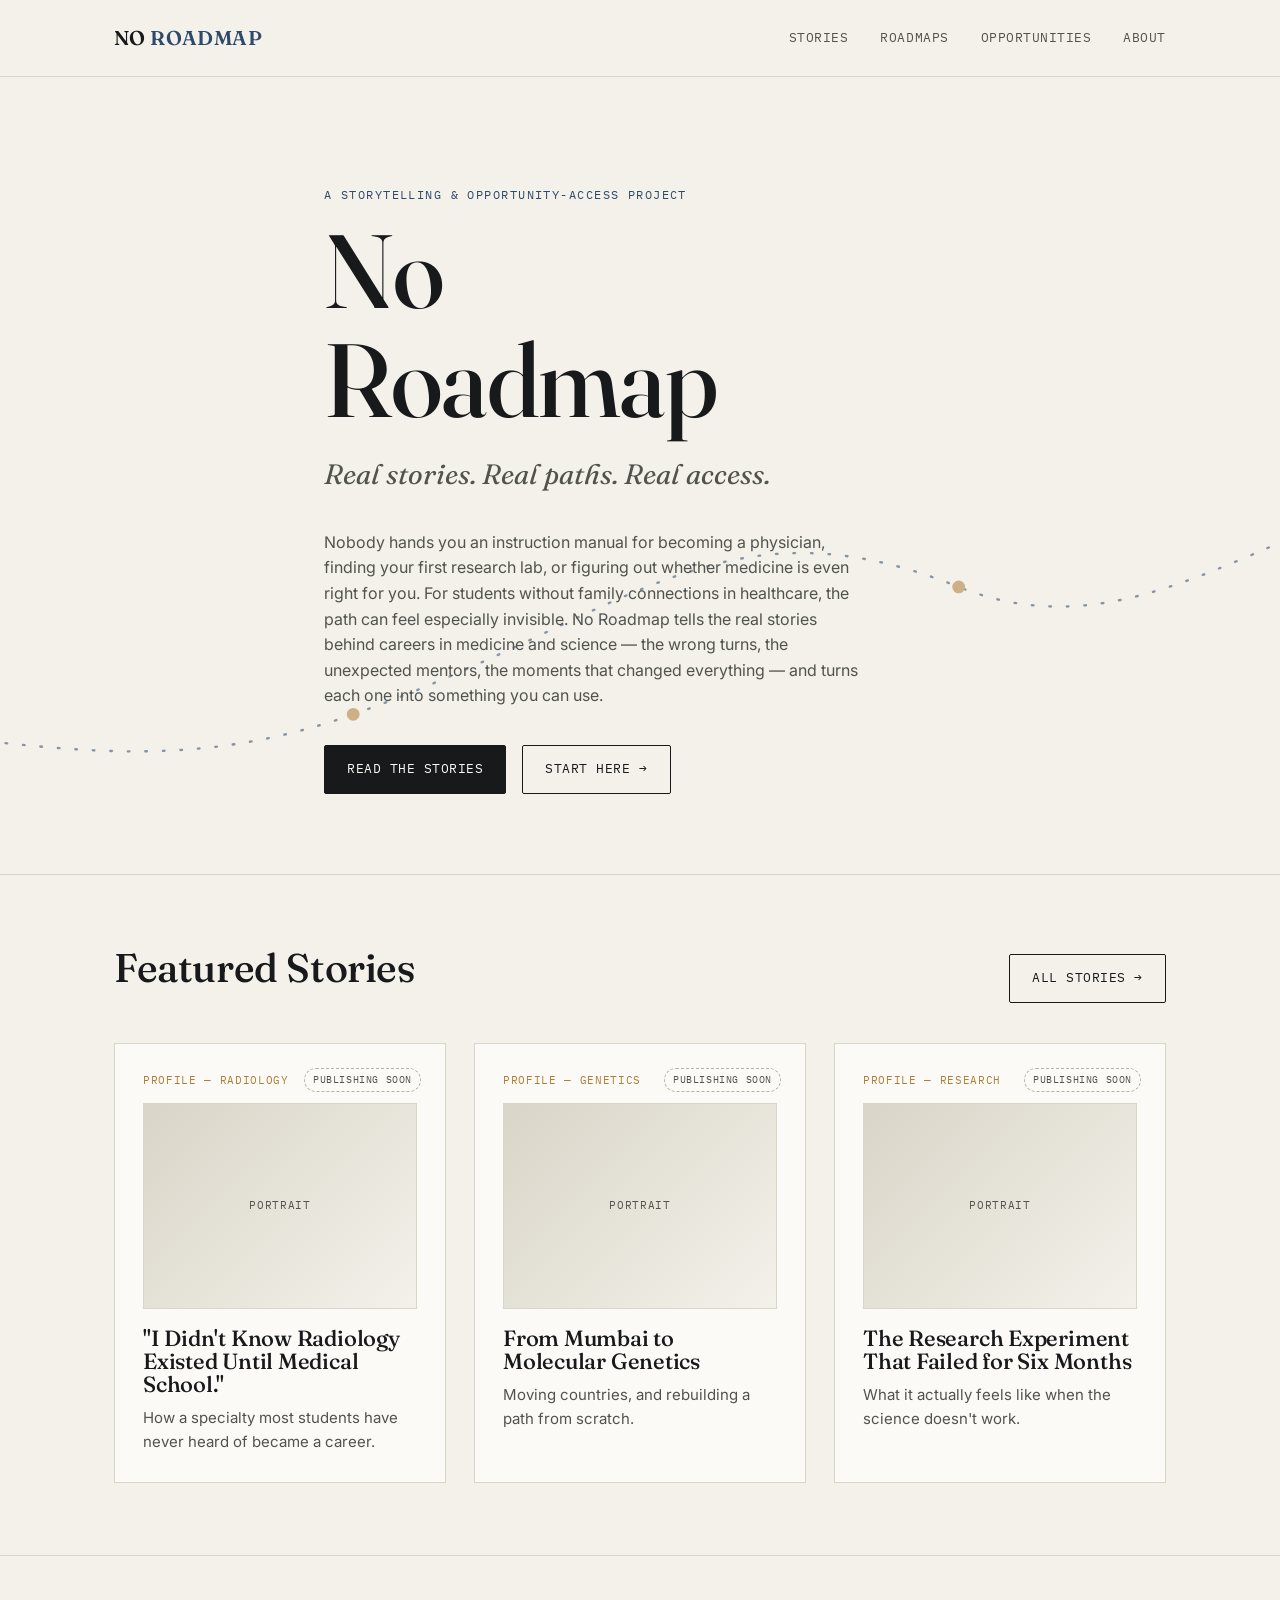
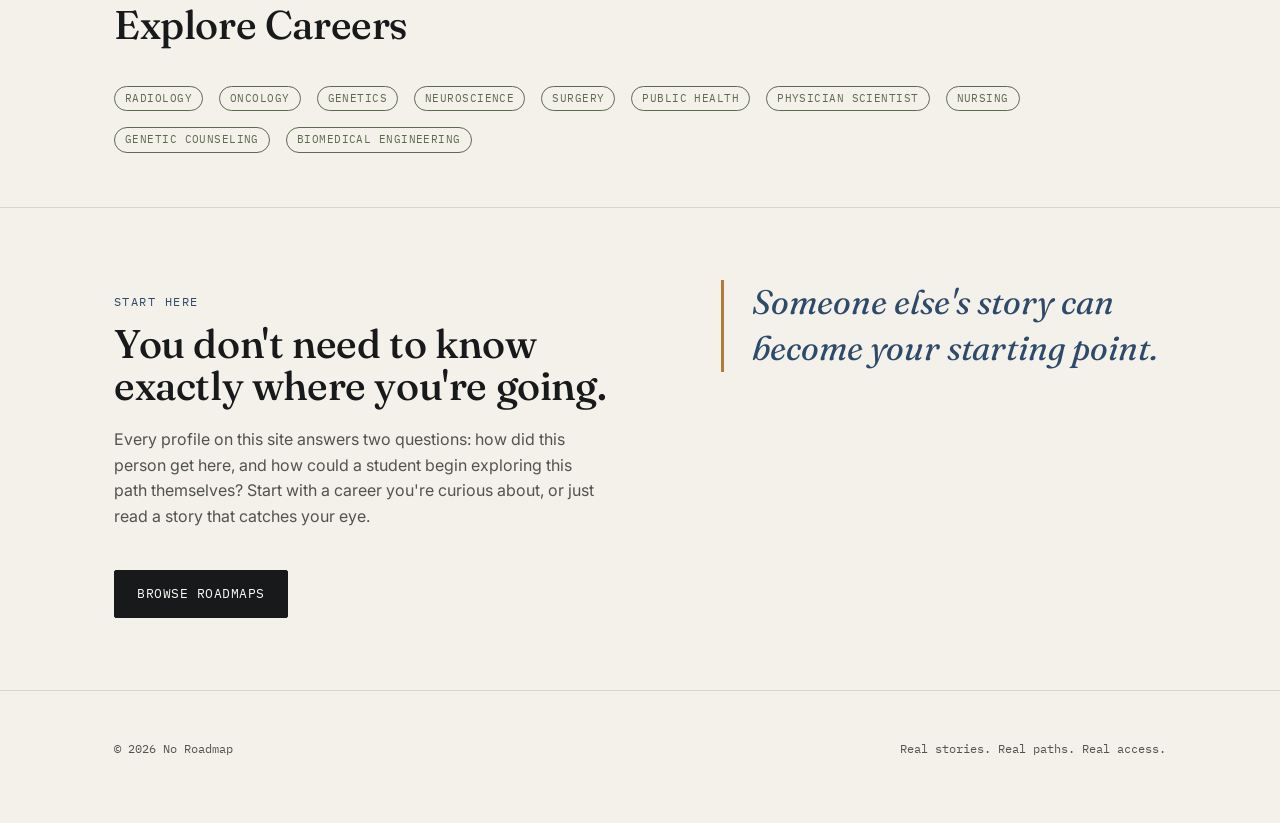
==== index.html @ ebd673c2 "Add files via upload" ====
<!DOCTYPE html>
<html lang="en">
<head>
<meta charset="UTF-8">
<meta name="viewport" content="width=device-width, initial-scale=1.0">
<title>No Roadmap — Real stories. Real paths. Real access.</title>
<link rel="stylesheet" href="styles.css">
</head>
<body>

<nav class="site-nav">
  <div class="wrap">
    <a href="index.html" class="wordmark">NO <span>ROADMAP</span></a>
    <ul class="nav-links" id="navLinks">
      <li><a href="stories.html">Stories</a></li>
      <li><a href="roadmaps.html">Roadmaps</a></li>
      <li><a href="opportunities.html">Opportunities</a></li>
      <li><a href="about.html">About</a></li>
    </ul>
    <button class="nav-toggle" id="navToggle" aria-label="Toggle menu">MENU</button>
  </div>
</nav>

<header class="hero">
  <svg class="hero-route" viewBox="0 0 1200 500" preserveAspectRatio="xMidYMid slice" xmlns="http://www.w3.org/2000/svg">
    <path d="M -50 420 C 150 380, 250 460, 420 400 S 650 260, 800 320 S 1050 200, 1300 240"
          fill="none" stroke="#2E4A6B" stroke-width="1.5" stroke-dasharray="1 10" stroke-linecap="round"/>
    <circle cx="420" cy="400" r="4" fill="#B07C36"/>
    <circle cx="800" cy="320" r="4" fill="#B07C36"/>
    <circle cx="1050" cy="200" r="4" fill="#2E4A6B"/>
  </svg>
  <div class="wrap hero-inner">
    <p class="eyebrow">A storytelling &amp; opportunity-access project</p>
    <h1>No<br>Roadmap</h1>
    <p class="lede">Real stories. Real paths. Real access.</p>
    <p style="max-width:540px; color:var(--ink-soft); margin-bottom:36px;">
      Nobody hands you an instruction manual for becoming a physician, finding your first research lab, or figuring out whether medicine is even right for you. For students without family connections in healthcare, the path can feel especially invisible.
      No Roadmap tells the real stories behind careers in medicine and science — the wrong turns, the unexpected mentors, the moments that changed everything — and turns each one into something you can use.
    </p>
    <div class="hero-actions">
      <a href="stories.html" class="btn btn-primary">Read the Stories</a>
      <a href="roadmaps.html" class="btn btn-ghost">Start Here →</a>
    </div>
  </div>
</header>

<hr class="rule">

<section>
  <div class="wrap">
    <div class="section-head">
      <h2>Featured Stories</h2>
      <a href="stories.html" class="btn btn-ghost">All stories →</a>
    </div>
    <div class="grid">

      <div class="card">
        <span class="status-pill">Publishing Soon</span>
        <span class="card-mark">PROFILE — RADIOLOGY</span>
        <div class="card-photo">Portrait</div>
        <h3>"I Didn't Know Radiology Existed Until Medical School."</h3>
        <p>How a specialty most students have never heard of became a career.</p>
      </div>

      <div class="card">
        <span class="status-pill">Publishing Soon</span>
        <span class="card-mark">PROFILE — GENETICS</span>
        <div class="card-photo">Portrait</div>
        <h3>From Mumbai to Molecular Genetics</h3>
        <p>Moving countries, and rebuilding a path from scratch.</p>
      </div>

      <div class="card">
        <span class="status-pill">Publishing Soon</span>
        <span class="card-mark">PROFILE — RESEARCH</span>
        <div class="card-photo">Portrait</div>
        <h3>The Research Experiment That Failed for Six Months</h3>
        <p>What it actually feels like when the science doesn't work.</p>
      </div>

    </div>
  </div>
</section>

<hr class="rule">

<section class="section-tight">
  <div class="wrap">
    <div class="section-head">
      <h2>Explore Careers</h2>
    </div>
    <div style="display:flex; flex-wrap:wrap; gap:10px;">
      <span class="tag">Radiology</span>
      <span class="tag">Oncology</span>
      <span class="tag">Genetics</span>
      <span class="tag">Neuroscience</span>
      <span class="tag">Surgery</span>
      <span class="tag">Public Health</span>
      <span class="tag">Physician Scientist</span>
      <span class="tag">Nursing</span>
      <span class="tag">Genetic Counseling</span>
      <span class="tag">Biomedical Engineering</span>
    </div>
  </div>
</section>

<hr class="rule">

<section>
  <div class="wrap two-col">
    <div>
      <p class="eyebrow">Start Here</p>
      <h2 style="font-size:clamp(28px,4vw,40px); margin:12px 0 20px;">You don't need to know exactly where you're going.</h2>
      <p style="color:var(--ink-soft); max-width:480px;">Every profile on this site answers two questions: how did this person get here, and how could a student begin exploring this path themselves? Start with a career you're curious about, or just read a story that catches your eye.</p>
      <a href="roadmaps.html" class="btn btn-primary" style="margin-top:24px;">Browse Roadmaps</a>
    </div>
    <blockquote class="pull-quote">
      Someone else's story can become your starting point.
    </blockquote>
  </div>
</section>

<footer>
  <div class="wrap">
    <span>© 2026 No Roadmap</span>
    <span>Real stories. Real paths. Real access.</span>
  </div>
</footer>

<script src="script.js"></script>
</body>
</html>
---- styles.css ----
/* ==========================================================================
   NO ROADMAP — Design System
   Editorial / field-guide aesthetic. Paper, ink, and a single route-blue
   accent, threaded through with a hand-drawn wayfinding line. No medical
   crosses, no cartoon doctors, no corporate blue.
   ========================================================================== */

@import url('https://fonts.googleapis.com/css2?family=Fraunces:ital,opsz,wght@0,9..144,300;0,9..144,400;0,9..144,500;0,9..144,600;1,9..144,400;1,9..144,500&family=Inter:wght@400;500;600&family=IBM+Plex+Mono:wght@400;500&display=swap');

:root {
  --paper: #F3F1EA;
  --paper-raised: #FBFAF6;
  --ink: #18191B;
  --ink-soft: #52534E;
  --route: #2E4A6B;
  --route-soft: #6C89A6;
  --waypoint: #B07C36;
  --moss: #5C6B4F;
  --rule: #D9D5C8;
  --rule-strong: #B9B4A4;

  --font-display: 'Fraunces', Georgia, serif;
  --font-body: 'Inter', -apple-system, sans-serif;
  --font-mono: 'IBM Plex Mono', 'Courier New', monospace;

  --max: 1180px;
  --gutter: clamp(24px, 5vw, 64px);
}

* { box-sizing: border-box; }

html { scroll-behavior: smooth; }

@media (prefers-reduced-motion: reduce) {
  html { scroll-behavior: auto; }
  * { animation-duration: 0.001ms !important; transition-duration: 0.001ms !important; }
}

body {
  margin: 0;
  background: var(--paper);
  color: var(--ink);
  font-family: var(--font-body);
  font-size: 16px;
  line-height: 1.6;
  -webkit-font-smoothing: antialiased;
}

img { max-width: 100%; display: block; }
a { color: inherit; }

.wrap {
  max-width: var(--max);
  margin: 0 auto;
  padding: 0 var(--gutter);
}

/* ---- Type ---- */

h1, h2, h3, .display {
  font-family: var(--font-display);
  font-weight: 500;
  line-height: 1.05;
  letter-spacing: -0.01em;
  margin: 0;
}

.eyebrow {
  font-family: var(--font-mono);
  font-size: 12px;
  letter-spacing: 0.12em;
  text-transform: uppercase;
  color: var(--route);
}

.lede {
  font-family: var(--font-display);
  font-style: italic;
  font-weight: 400;
  font-size: clamp(20px, 2.4vw, 28px);
  line-height: 1.4;
  color: var(--ink-soft);
}

/* ---- Nav ---- */

.site-nav {
  position: sticky;
  top: 0;
  z-index: 50;
  background: rgba(243, 241, 234, 0.92);
  backdrop-filter: blur(6px);
  border-bottom: 1px solid var(--rule);
}

.site-nav .wrap {
  display: flex;
  align-items: center;
  justify-content: space-between;
  height: 76px;
}

.wordmark {
  font-family: var(--font-display);
  font-weight: 600;
  font-size: 20px;
  letter-spacing: 0.02em;
  text-decoration: none;
  color: var(--ink);
}
.wordmark span { color: var(--route); }

.nav-links {
  display: flex;
  gap: 32px;
  list-style: none;
  margin: 0;
  padding: 0;
  font-family: var(--font-mono);
  font-size: 13px;
  letter-spacing: 0.04em;
  text-transform: uppercase;
}

.nav-links a {
  text-decoration: none;
  color: var(--ink-soft);
  padding-bottom: 4px;
  border-bottom: 1px solid transparent;
  transition: color 0.15s, border-color 0.15s;
}
.nav-links a:hover,
.nav-links a[aria-current="page"] {
  color: var(--route);
  border-color: var(--route);
}

.nav-toggle {
  display: none;
  background: none;
  border: 1px solid var(--rule-strong);
  border-radius: 3px;
  padding: 8px 10px;
  font-family: var(--font-mono);
  font-size: 12px;
  cursor: pointer;
}

@media (max-width: 720px) {
  .nav-links {
    position: absolute;
    top: 76px; left: 0; right: 0;
    background: var(--paper);
    border-bottom: 1px solid var(--rule);
    flex-direction: column;
    gap: 0;
    display: none;
  }
  .nav-links.open { display: flex; }
  .nav-links li { border-top: 1px solid var(--rule); }
  .nav-links a { display: block; padding: 16px var(--gutter); }
  .nav-toggle { display: block; }
}

/* ---- Buttons ---- */

.btn {
  display: inline-flex;
  align-items: center;
  gap: 8px;
  font-family: var(--font-mono);
  font-size: 13px;
  letter-spacing: 0.04em;
  text-transform: uppercase;
  text-decoration: none;
  padding: 13px 22px;
  border-radius: 2px;
  border: 1px solid var(--ink);
  transition: background 0.15s, color 0.15s;
  cursor: pointer;
}
.btn-primary { background: var(--ink); color: var(--paper-raised); }
.btn-primary:hover { background: var(--route); border-color: var(--route); }
.btn-ghost { background: transparent; color: var(--ink); }
.btn-ghost:hover { background: var(--ink); color: var(--paper-raised); }

/* ---- Hero ---- */

.hero {
  position: relative;
  padding: 96px 0 80px;
  overflow: hidden;
}

.hero-route {
  position: absolute;
  inset: 0;
  width: 100%;
  height: 100%;
  z-index: 0;
  opacity: 0.55;
}

.hero-inner { position: relative; z-index: 1; max-width: 760px; }

.hero h1 {
  font-size: clamp(48px, 9vw, 104px);
  margin-bottom: 20px;
}

.hero .lede { max-width: 560px; margin: 0 0 36px; }

.hero-actions { display: flex; gap: 16px; flex-wrap: wrap; }

/* ---- Sections ---- */

section { padding: 72px 0; }
.section-tight { padding: 48px 0; }

.rule {
  border: none;
  border-top: 1px solid var(--rule);
  margin: 0;
}

.section-head {
  display: flex;
  align-items: baseline;
  justify-content: space-between;
  gap: 24px;
  margin-bottom: 40px;
  flex-wrap: wrap;
}

.section-head h2 { font-size: clamp(28px, 4vw, 40px); }

/* ---- Waypoint / route thread (signature element) ---- */

.route-thread {
  position: relative;
  padding-left: 44px;
}
.route-thread::before {
  content: '';
  position: absolute;
  left: 8px; top: 6px; bottom: 6px;
  width: 0;
  border-left: 2px dashed var(--rule-strong);
}
.waypoint {
  position: relative;
  padding-bottom: 48px;
}
.waypoint:last-child { padding-bottom: 0; }
.waypoint::before {
  content: attr(data-mark);
  position: absolute;
  left: -44px; top: 0;
  width: 32px; height: 32px;
  border: 1.5px solid var(--route);
  border-radius: 50%;
  background: var(--paper);
  color: var(--route);
  font-family: var(--font-mono);
  font-size: 11px;
  display: flex;
  align-items: center;
  justify-content: center;
}
.waypoint h3 {
  font-size: 20px;
  margin-bottom: 6px;
  color: var(--route);
}
.waypoint p { margin: 0; color: var(--ink-soft); }
.waypoint ul { margin: 8px 0 0; padding-left: 18px; color: var(--ink-soft); }
.waypoint li { margin-bottom: 4px; }

/* ---- Cards ---- */

.grid {
  display: grid;
  gap: 28px;
  grid-template-columns: repeat(auto-fill, minmax(280px, 1fr));
}

.card {
  background: var(--paper-raised);
  border: 1px solid var(--rule);
  padding: 28px;
  position: relative;
  transition: transform 0.15s, box-shadow 0.15s;
}
.card:hover { transform: translateY(-3px); box-shadow: 0 12px 24px -16px rgba(24,25,27,0.25); }

.card-mark {
  font-family: var(--font-mono);
  font-size: 11px;
  letter-spacing: 0.06em;
  color: var(--waypoint);
  display: block;
  margin-bottom: 14px;
}

.card h3 {
  font-size: 22px;
  margin-bottom: 10px;
}

.card p { color: var(--ink-soft); font-size: 15px; margin: 0; }

.card-photo {
  aspect-ratio: 4/3;
  background: linear-gradient(135deg, var(--rule) 0%, var(--paper) 100%);
  border: 1px solid var(--rule);
  margin-bottom: 18px;
  display: flex;
  align-items: center;
  justify-content: center;
  font-family: var(--font-mono);
  font-size: 11px;
  color: var(--ink-soft);
  text-transform: uppercase;
  letter-spacing: 0.06em;
}

.tag {
  display: inline-block;
  font-family: var(--font-mono);
  font-size: 11px;
  letter-spacing: 0.04em;
  text-transform: uppercase;
  color: var(--moss);
  border: 1px solid var(--moss);
  border-radius: 999px;
  padding: 3px 10px;
  margin: 0 6px 6px 0;
}

.status-pill {
  position: absolute;
  top: 24px; right: 24px;
  font-family: var(--font-mono);
  font-size: 10px;
  letter-spacing: 0.06em;
  text-transform: uppercase;
  color: var(--ink-soft);
  border: 1px dashed var(--rule-strong);
  padding: 3px 8px;
  border-radius: 999px;
}

/* ---- Pull quote ---- */

.pull-quote {
  font-family: var(--font-display);
  font-style: italic;
  font-size: clamp(24px, 3vw, 34px);
  line-height: 1.35;
  color: var(--route);
  max-width: 760px;
  margin: 0;
  padding-left: 28px;
  border-left: 3px solid var(--waypoint);
}

/* ---- Footer ---- */

footer {
  border-top: 1px solid var(--rule);
  padding: 48px 0 64px;
  font-family: var(--font-mono);
  font-size: 12px;
  color: var(--ink-soft);
}
footer .wrap { display: flex; justify-content: space-between; flex-wrap: wrap; gap: 16px; }

/* ---- Utility ---- */

.center { text-align: center; }
.mt-0 { margin-top: 0; }
.two-col {
  display: grid;
  grid-template-columns: 1.1fr 0.9fr;
  gap: 64px;
  align-items: start;
}
@media (max-width: 860px) {
  .two-col { grid-template-columns: 1fr; }
}

.filter-row {
  display: flex;
  gap: 10px;
  flex-wrap: wrap;
  margin-bottom: 40px;
}
.filter-btn {
  font-family: var(--font-mono);
  font-size: 12px;
  letter-spacing: 0.04em;
  text-transform: uppercase;
  background: transparent;
  border: 1px solid var(--rule-strong);
  border-radius: 999px;
  padding: 8px 16px;
  cursor: pointer;
  color: var(--ink-soft);
  transition: all 0.15s;
}
.filter-btn:hover, .filter-btn.active {
  border-color: var(--route);
  color: var(--route);
  background: rgba(46,74,107,0.06);
}
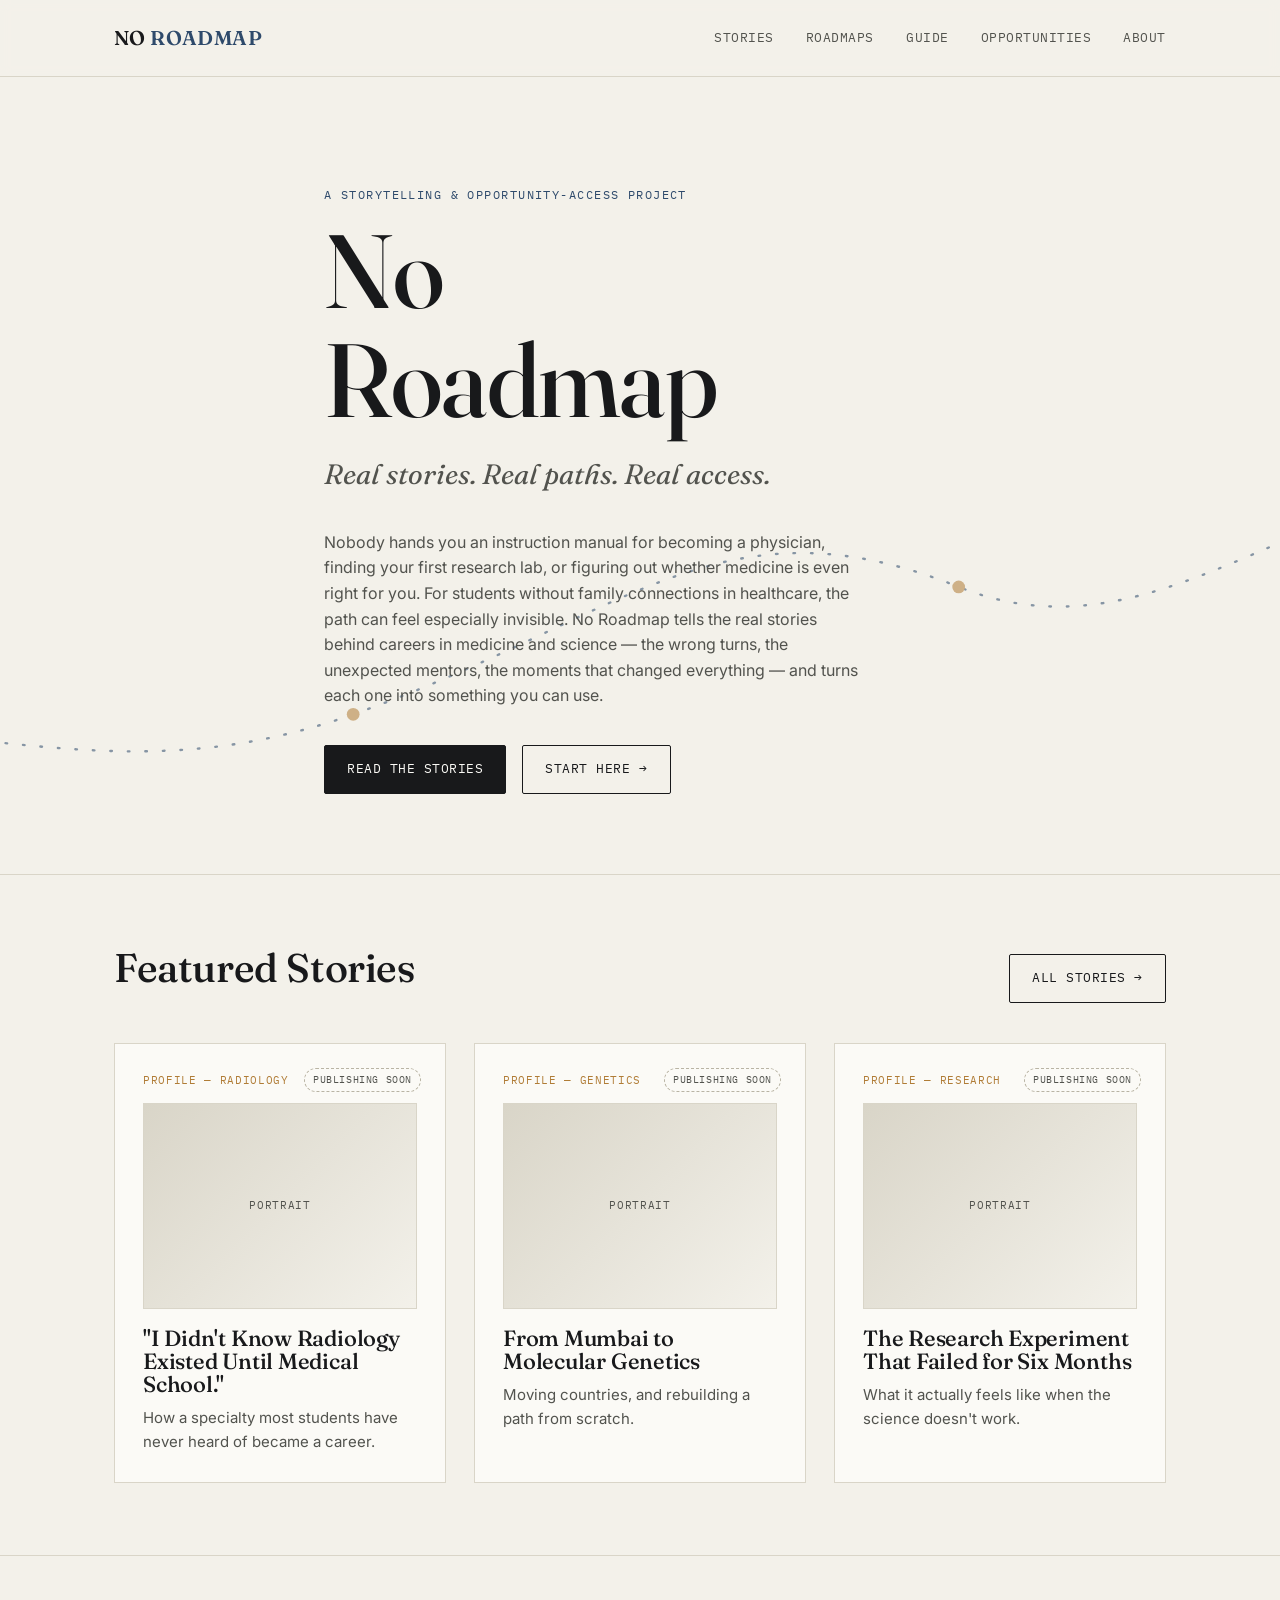
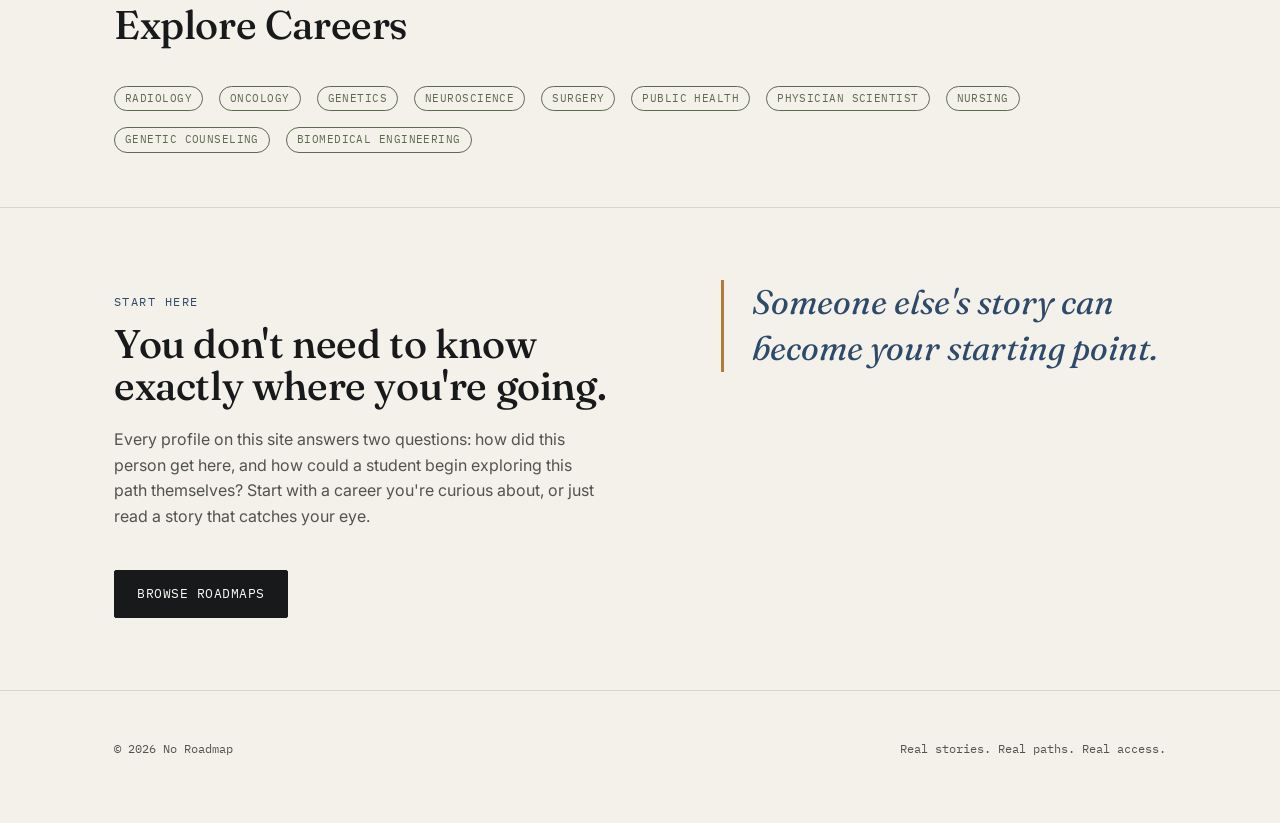
==== commit 51484e46: "Add files via upload" ====
--- a/index.html
+++ b/index.html
@@ -14,6 +14,7 @@
     <ul class="nav-links" id="navLinks">
       <li><a href="stories.html">Stories</a></li>
       <li><a href="roadmaps.html">Roadmaps</a></li>
+      <li><a href="guide.html">Guide</a></li>
       <li><a href="opportunities.html">Opportunities</a></li>
       <li><a href="about.html">About</a></li>
     </ul>
--- a/styles.css
+++ b/styles.css
@@ -413,3 +413,113 @@
   color: var(--route);
   background: rgba(46,74,107,0.06);
 }
+
+/* ---- Resource database cards ---- */
+
+.meta-list {
+  list-style: none;
+  margin: 16px 0;
+  padding: 0;
+  font-family: var(--font-mono);
+  font-size: 12px;
+}
+.meta-list li {
+  display: flex;
+  justify-content: space-between;
+  gap: 12px;
+  padding: 6px 0;
+  border-top: 1px dashed var(--rule);
+  color: var(--ink-soft);
+}
+.meta-list li:first-child { border-top: none; }
+.meta-list b { color: var(--ink); font-weight: 500; text-align: right; }
+
+.card-link {
+  display: inline-block;
+  margin-top: 6px;
+  font-family: var(--font-mono);
+  font-size: 12px;
+  text-transform: uppercase;
+  letter-spacing: 0.04em;
+  color: var(--route);
+  text-decoration: none;
+  border-bottom: 1px solid var(--route);
+}
+.card-link:hover { color: var(--waypoint); border-color: var(--waypoint); }
+
+.region-head {
+  display: flex;
+  align-items: baseline;
+  gap: 14px;
+  margin: 56px 0 24px;
+}
+.region-head:first-of-type { margin-top: 0; }
+.region-head h3 {
+  font-family: var(--font-display);
+  font-size: 24px;
+  color: var(--route);
+  margin: 0;
+}
+.region-head .count {
+  font-family: var(--font-mono);
+  font-size: 12px;
+  color: var(--ink-soft);
+}
+
+.note-box {
+  border-left: 3px solid var(--waypoint);
+  background: rgba(176,124,54,0.06);
+  padding: 16px 20px;
+  font-size: 14px;
+  color: var(--ink-soft);
+  margin-bottom: 40px;
+}
+
+/* ---- Templates (Guide page) ---- */
+
+.template-card {
+  background: var(--paper-raised);
+  border: 1px solid var(--rule);
+  padding: 32px;
+  margin-bottom: 28px;
+  position: relative;
+}
+.template-card .template-title {
+  font-family: var(--font-mono);
+  font-size: 12px;
+  letter-spacing: 0.06em;
+  text-transform: uppercase;
+  color: var(--route);
+  margin-bottom: 16px;
+  display: block;
+}
+.template-body {
+  font-family: 'Courier New', monospace;
+  font-size: 14px;
+  line-height: 1.7;
+  white-space: pre-wrap;
+  color: var(--ink);
+}
+.template-body .fill {
+  color: var(--waypoint);
+  font-weight: 600;
+}
+.copy-btn {
+  position: absolute;
+  top: 28px; right: 28px;
+  font-family: var(--font-mono);
+  font-size: 11px;
+  letter-spacing: 0.04em;
+  text-transform: uppercase;
+  background: transparent;
+  border: 1px solid var(--rule-strong);
+  border-radius: 2px;
+  padding: 6px 12px;
+  cursor: pointer;
+  color: var(--ink-soft);
+}
+.copy-btn:hover { border-color: var(--route); color: var(--route); }
+
+.guide-block { margin-bottom: 56px; }
+.guide-block h3 { font-size: 26px; margin-bottom: 14px; }
+.guide-block p { color: var(--ink-soft); max-width: 680px; }
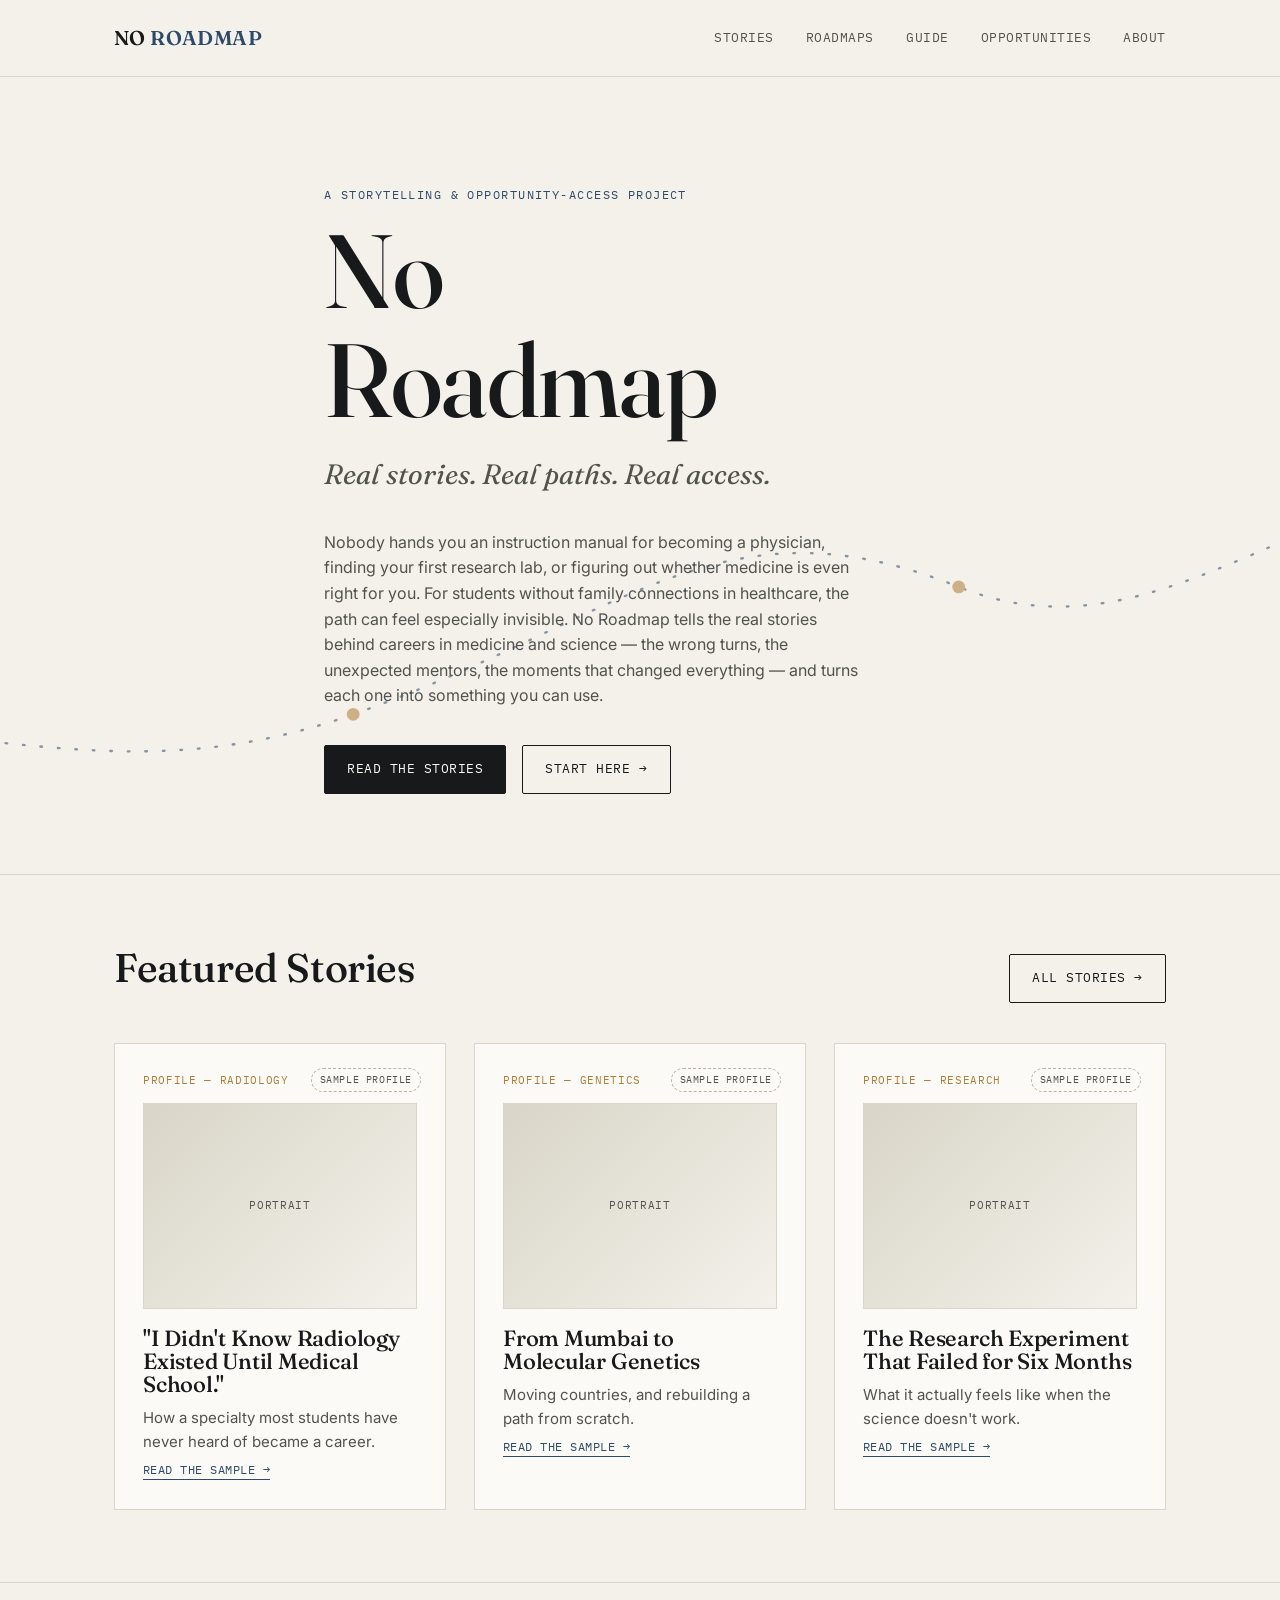
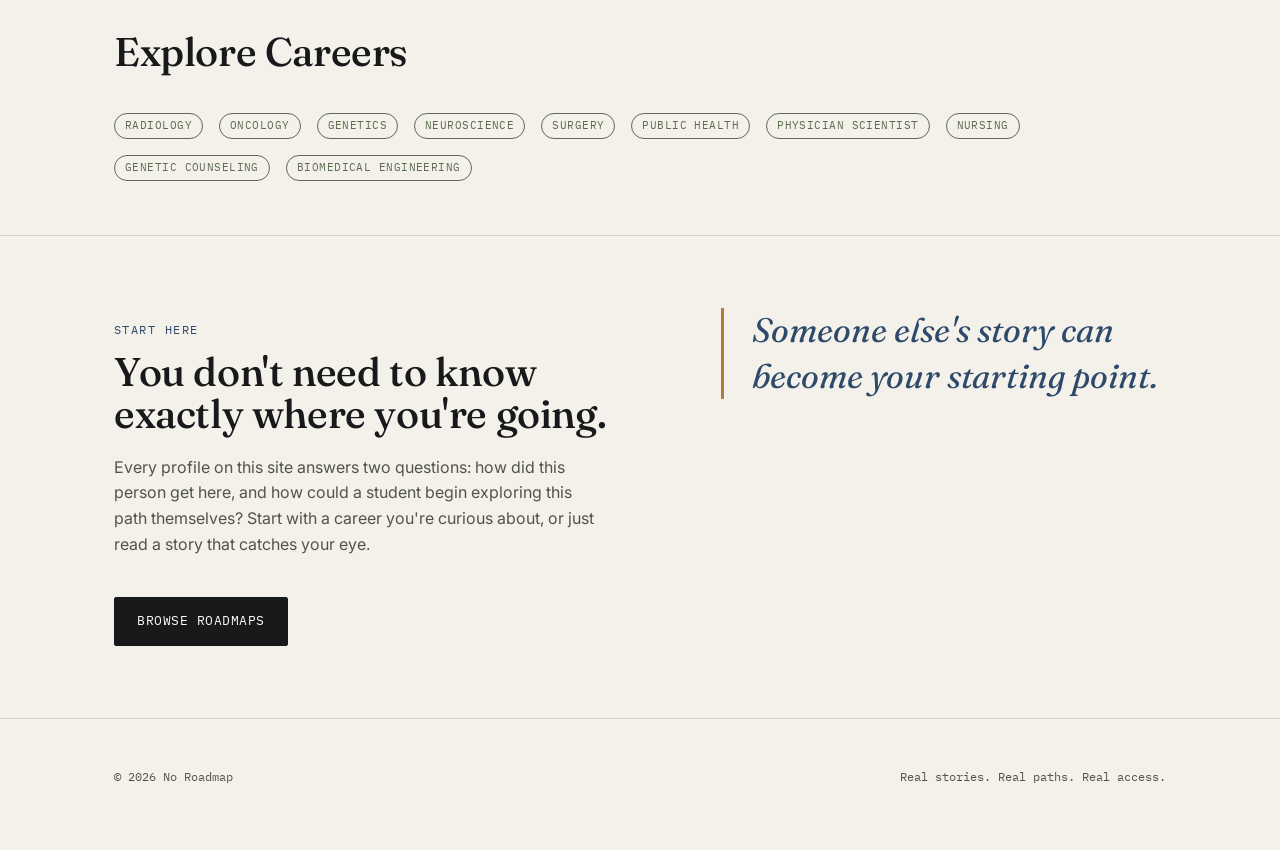
==== commit 2363fc22: "Add files via upload" ====
--- a/index.html
+++ b/index.html
@@ -56,27 +56,30 @@
     <div class="grid">
 
       <div class="card">
-        <span class="status-pill">Publishing Soon</span>
+        <span class="status-pill">Sample Profile</span>
         <span class="card-mark">PROFILE — RADIOLOGY</span>
         <div class="card-photo">Portrait</div>
         <h3>"I Didn't Know Radiology Existed Until Medical School."</h3>
         <p>How a specialty most students have never heard of became a career.</p>
+        <a class="card-link" href="story-radiology.html">Read the sample →</a>
       </div>
 
       <div class="card">
-        <span class="status-pill">Publishing Soon</span>
+        <span class="status-pill">Sample Profile</span>
         <span class="card-mark">PROFILE — GENETICS</span>
         <div class="card-photo">Portrait</div>
         <h3>From Mumbai to Molecular Genetics</h3>
         <p>Moving countries, and rebuilding a path from scratch.</p>
+        <a class="card-link" href="story-genetics.html">Read the sample →</a>
       </div>
 
       <div class="card">
-        <span class="status-pill">Publishing Soon</span>
+        <span class="status-pill">Sample Profile</span>
         <span class="card-mark">PROFILE — RESEARCH</span>
         <div class="card-photo">Portrait</div>
         <h3>The Research Experiment That Failed for Six Months</h3>
         <p>What it actually feels like when the science doesn't work.</p>
+        <a class="card-link" href="story-research.html">Read the sample →</a>
       </div>
 
     </div>
--- a/styles.css
+++ b/styles.css
@@ -523,3 +523,60 @@
 .guide-block { margin-bottom: 56px; }
 .guide-block h3 { font-size: 26px; margin-bottom: 14px; }
 .guide-block p { color: var(--ink-soft); max-width: 680px; }
+
+/* ---- Article / Profile pages ---- */
+
+.sample-badge {
+  display: inline-flex;
+  align-items: center;
+  gap: 8px;
+  font-family: var(--font-mono);
+  font-size: 11px;
+  letter-spacing: 0.06em;
+  text-transform: uppercase;
+  color: var(--waypoint);
+  border: 1px dashed var(--waypoint);
+  border-radius: 999px;
+  padding: 7px 16px;
+  margin-bottom: 28px;
+}
+
+.article-hero-photo {
+  aspect-ratio: 16/7;
+  background: linear-gradient(135deg, var(--rule) 0%, var(--paper) 100%);
+  border: 1px solid var(--rule);
+  display: flex;
+  align-items: center;
+  justify-content: center;
+  font-family: var(--font-mono);
+  font-size: 12px;
+  color: var(--ink-soft);
+  text-transform: uppercase;
+  letter-spacing: 0.06em;
+  margin: 32px 0 8px;
+}
+
+.article-body { max-width: 720px; }
+.article-body p { color: var(--ink-soft); margin-bottom: 18px; font-size: 17px; }
+
+.article-meta {
+  font-family: var(--font-mono);
+  font-size: 12px;
+  color: var(--ink-soft);
+  text-transform: uppercase;
+  letter-spacing: 0.04em;
+  margin-bottom: 8px;
+}
+
+.roadmap-cta {
+  border: 1px solid var(--route);
+  padding: 28px 32px;
+  margin-top: 16px;
+  display: flex;
+  align-items: center;
+  justify-content: space-between;
+  gap: 20px;
+  flex-wrap: wrap;
+}
+.roadmap-cta p { margin: 0; color: var(--ink-soft); max-width: 480px; }
+.roadmap-cta h4 { font-family: var(--font-display); font-size: 20px; margin: 0 0 6px; }
